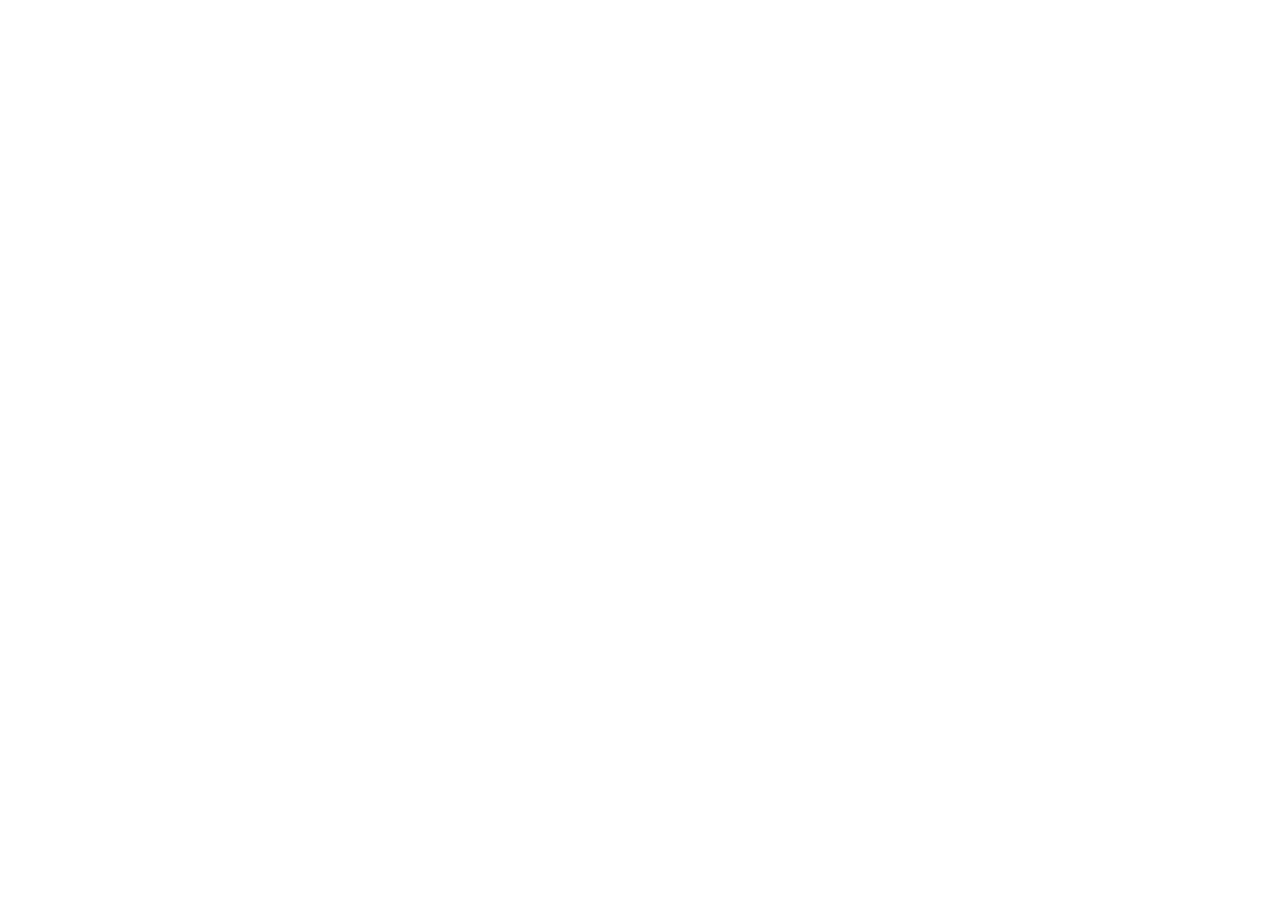
==== index.html @ f27ff3e4 "first commit" ====
<!DOCTYPE html>
<html lang="en">
  <head>
    <meta charset="UTF-8" />
    <meta name="viewport" content="width=device-width, initial-scale=1.0" />
    <title>Document</title>
    <link type="stylesheet" href="./styles.css" />
  </head>
  <body></body>
</html>
---- styles.css ----
/* Estilos para la app */
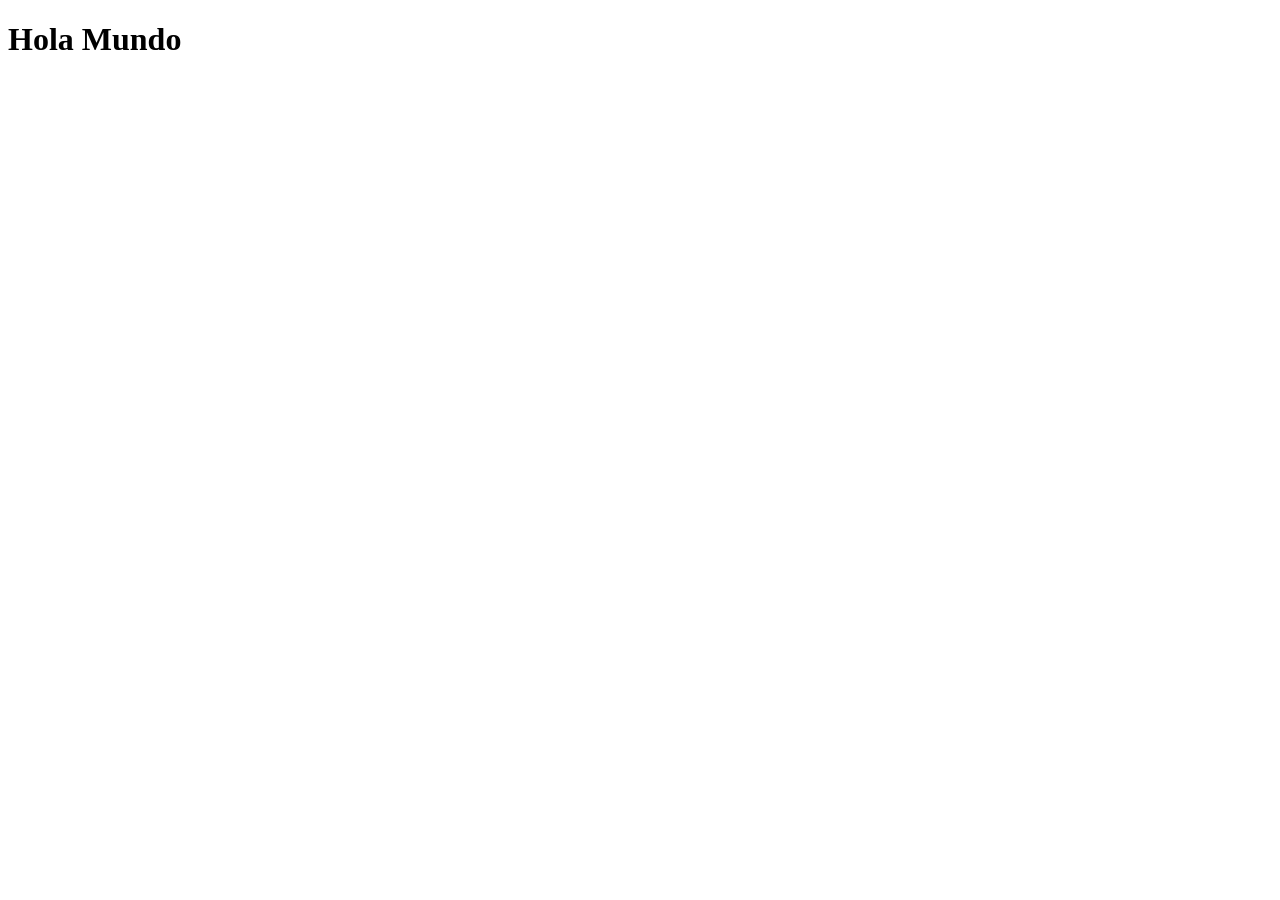
==== commit 0a6e49b5: "first commit" ====
--- a/index.html
+++ b/index.html
@@ -6,5 +6,7 @@
     <title>Document</title>
     <link type="stylesheet" href="./styles.css" />
   </head>
-  <body></body>
+  <body>
+    <h1>Hola Mundo</h1>
+  </body>
 </html>
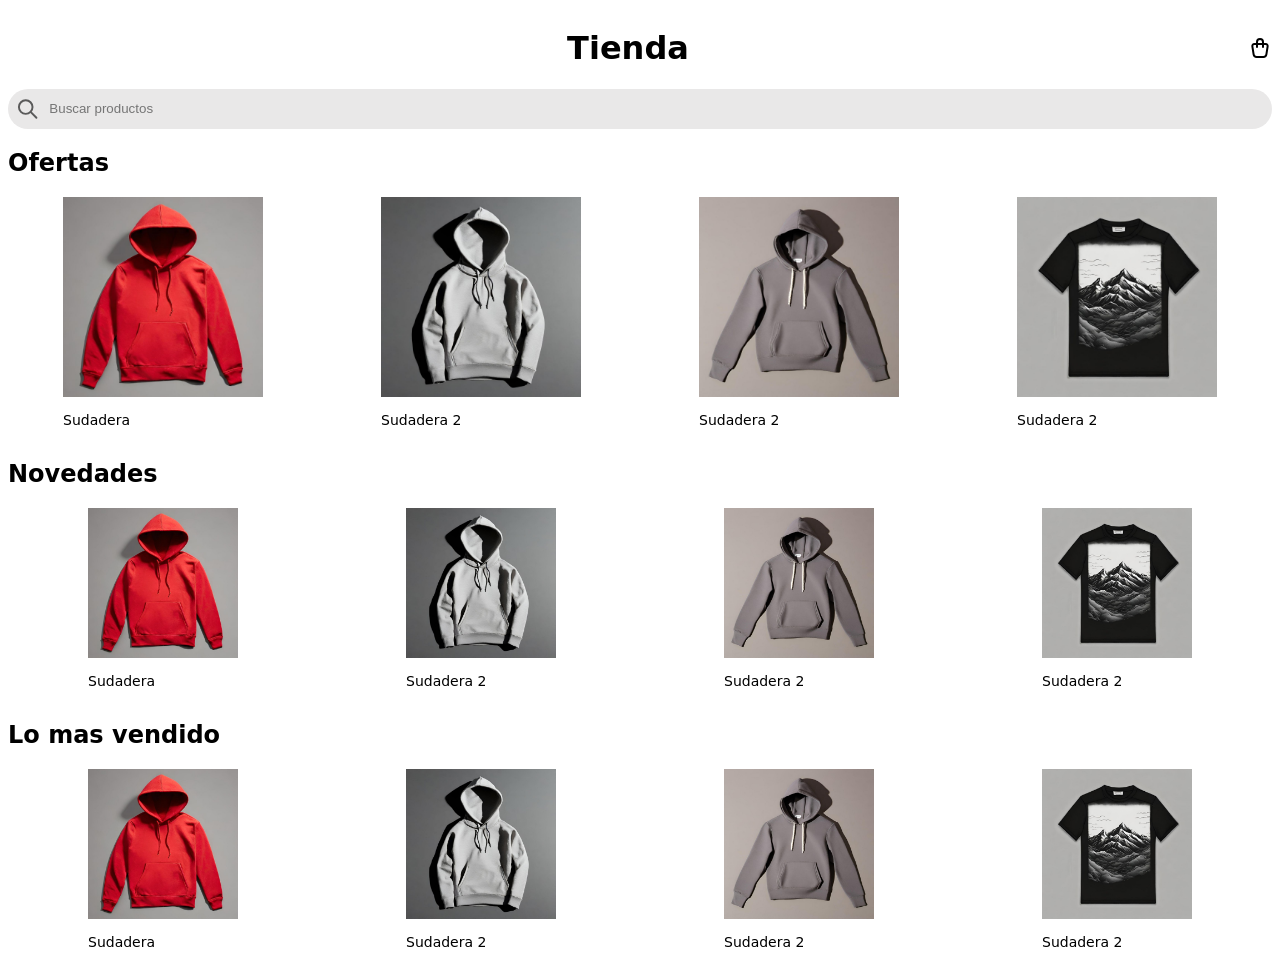
==== commit bb27dc7d: "clase-2" ====
--- a/index.html
+++ b/index.html
@@ -1,12 +1,129 @@
 <!DOCTYPE html>
+
 <html lang="en">
   <head>
     <meta charset="UTF-8" />
     <meta name="viewport" content="width=device-width, initial-scale=1.0" />
-    <title>Document</title>
-    <link type="stylesheet" href="./styles.css" />
+    <title>Ecommerce</title>
+    <link rel="stylesheet" href="./styles.css" />
   </head>
   <body>
-    <h1>Hola Mundo</h1>
+    <header>
+      <h1>Tienda</h1>
+      <svg
+        xmlns="http://www.w3.org/2000/svg"
+        width="24"
+        height="24"
+        viewBox="0 0 24 24"
+        fill="none"
+        stroke="currentColor"
+        stroke-width="2"
+        stroke-linecap="round"
+        stroke-linejoin="round"
+        class="icon icon-tabler icons-tabler-outline icon-tabler-shopping-bag"
+      >
+        <path stroke="none" d="M0 0h24v24H0z" fill="none" />
+        <path
+          d="M6.331 8h11.339a2 2 0 0 1 1.977 2.304l-1.255 8.152a3 3 0 0 1 -2.966 2.544h-6.852a3 3 0 0 1 -2.965 -2.544l-1.255 -8.152a2 2 0 0 1 1.977 -2.304z"
+        />
+        <path d="M9 11v-5a3 3 0 0 1 6 0v5" />
+      </svg>
+    </header>
+    <main>
+      <form>
+        <svg
+          xmlns="http://www.w3.org/2000/svg"
+          width="24"
+          height="24"
+          viewBox="0 0 24 24"
+          fill="none"
+          stroke="currentColor"
+          stroke-width="2"
+          stroke-linecap="round"
+          stroke-linejoin="round"
+          class="icon icon-tabler icons-tabler-outline icon-tabler-search"
+        >
+          <path stroke="none" d="M0 0h24v24H0z" fill="none" />
+          <path d="M10 10m-7 0a7 7 0 1 0 14 0a7 7 0 1 0 -14 0" />
+          <path d="M21 21l-6 -6" />
+        </svg>
+        <input placeholder="Buscar productos" type="text" />
+      </form>
+
+      <section id="ofertas">
+        <h2>Ofertas</h2>
+        <div class="productos">
+          <div>
+            <img src="./images/1twoaDy.jpeg" />
+            <h1>Sudadera</h1>
+          </div>
+
+          <div>
+            <img src="./images/cHddUCu.jpeg" />
+            <h1>Sudadera 2</h1>
+          </div>
+
+          <div>
+            <img src="./images/R2PN9Wq (1).jpeg" />
+            <h1>Sudadera 2</h1>
+          </div>
+
+          <div>
+            <img src="./images/QkIa5tT.jpeg" />
+            <h1>Sudadera 2</h1>
+          </div>
+        </div>
+      </section>
+
+      <section id="novedades">
+        <h2>Novedades</h2>
+        <div class="productos">
+          <div>
+            <img src="./images/1twoaDy.jpeg" />
+            <h1>Sudadera</h1>
+          </div>
+
+          <div>
+            <img src="./images/cHddUCu.jpeg" />
+            <h1>Sudadera 2</h1>
+          </div>
+
+          <div>
+            <img src="./images/R2PN9Wq (1).jpeg" />
+            <h1>Sudadera 2</h1>
+          </div>
+
+          <div>
+            <img src="./images/QkIa5tT.jpeg" />
+            <h1>Sudadera 2</h1>
+          </div>
+        </div>
+      </section>
+
+      <section id="mas-vendidos">
+        <h2>Lo mas vendido</h2>
+        <div class="productos">
+          <div>
+            <img src="./images/1twoaDy.jpeg" />
+            <h1>Sudadera</h1>
+          </div>
+
+          <div>
+            <img src="./images/cHddUCu.jpeg" />
+            <h1>Sudadera 2</h1>
+          </div>
+
+          <div>
+            <img src="./images/R2PN9Wq (1).jpeg" />
+            <h1>Sudadera 2</h1>
+          </div>
+
+          <div>
+            <img src="./images/QkIa5tT.jpeg" />
+            <h1>Sudadera 2</h1>
+          </div>
+        </div>
+      </section>
+    </main>
   </body>
 </html>
--- a/styles.css
+++ b/styles.css
@@ -1 +1,75 @@
 /* Estilos para la app */
+body {
+  font-family: system-ui;
+}
+
+header {
+  display: flex;
+  justify-items: center;
+  align-items: center;
+  justify-content: space-around;
+}
+
+header h1 {
+  flex: 1;
+  text-align: center;
+}
+
+form {
+  background-color: #e9e8e8;
+  display: flex;
+  gap: 8px;
+  padding: 8px;
+  border-radius: 20px;
+}
+
+form svg {
+  color: rgb(90, 90, 90);
+}
+
+form input {
+  border: none;
+  background-color: transparent;
+  width: 100%;
+  outline: none;
+}
+
+section img {
+  width: 150px;
+}
+
+section div h1 {
+  font-size: 16px;
+}
+
+#ofertas,
+#mas-vendidos,
+#novedades {
+  display: block;
+}
+
+.productos {
+  overflow-x: auto;
+  scrollbar-width: 2px;
+  display: flex;
+  flex-direction: row;
+  justify-content: space-around;
+  gap: 8px;
+}
+
+.productos > div h1 {
+  font-size: 14px;
+  font-weight: normal;
+}
+.productos img {
+  width: 150px;
+}
+
+#ofertas .productos img {
+  width: 200px;
+}
+
+/* 
+. -> para las clases
+# para los id
+ */
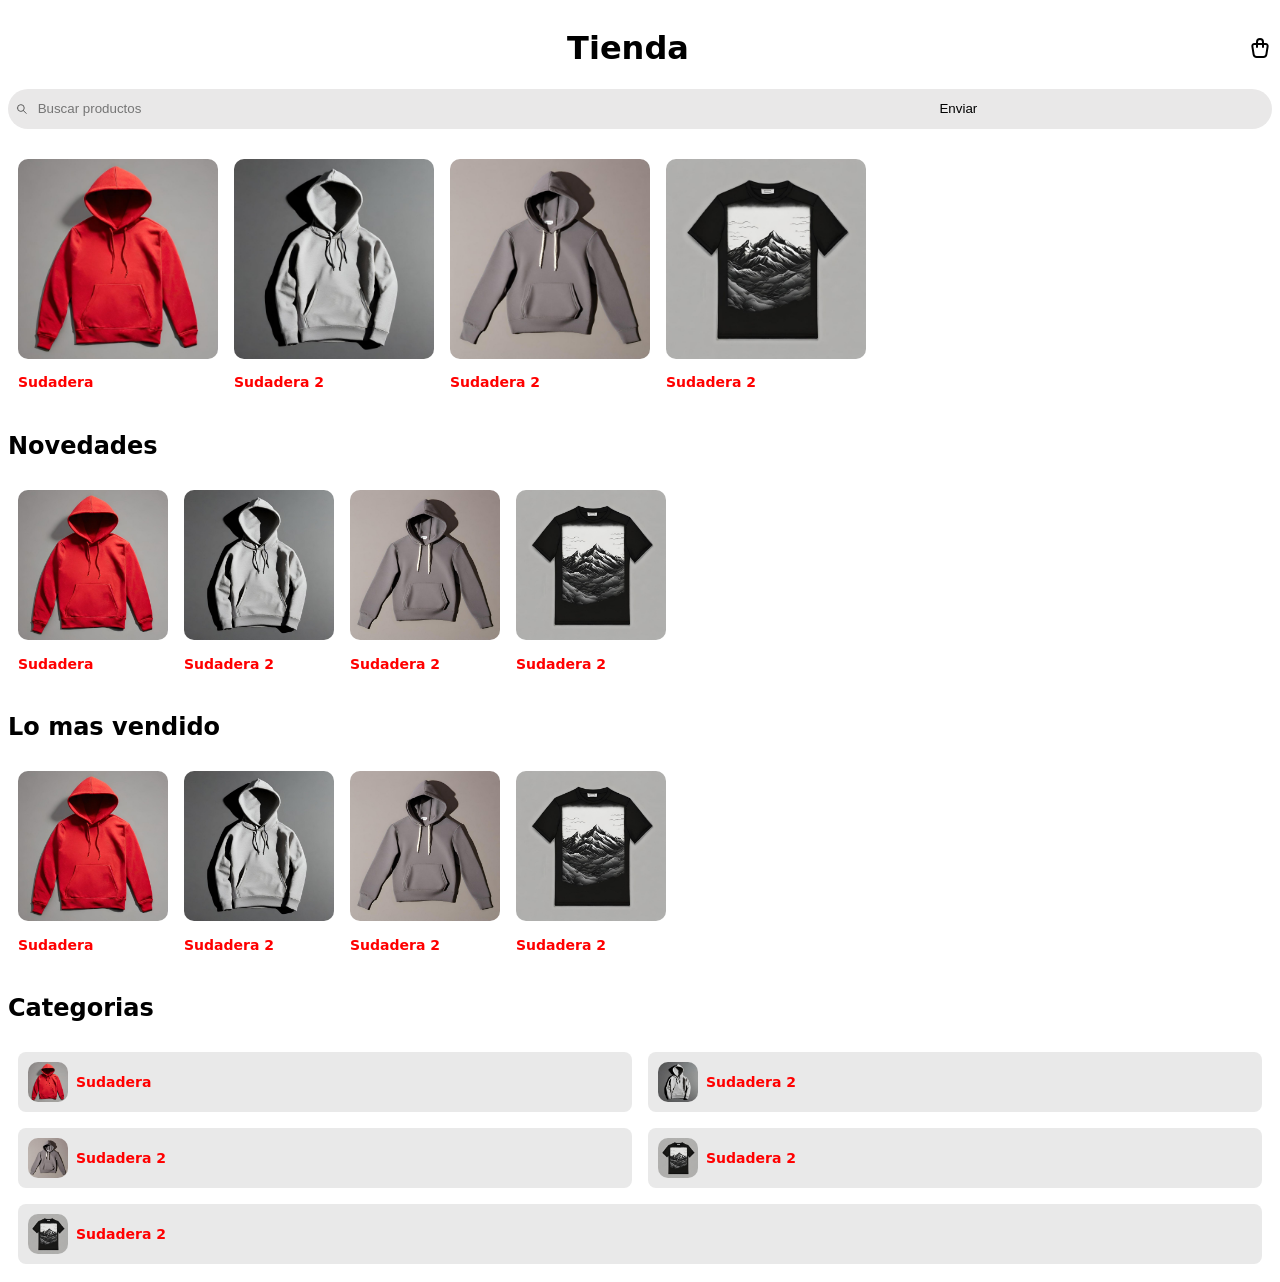
==== commit 7ec7cd49: "clase-3" ====
--- a/index.html
+++ b/index.html
@@ -48,10 +48,10 @@
           <path d="M21 21l-6 -6" />
         </svg>
         <input placeholder="Buscar productos" type="text" />
+        <input placeholder="Buscar productos" type="submit" value="Enviar" />
       </form>
-
+      <section id="comentarios"></section>
       <section id="ofertas">
-        <h2>Ofertas</h2>
         <div class="productos">
           <div>
             <img src="./images/1twoaDy.jpeg" />
@@ -124,6 +124,35 @@
           </div>
         </div>
       </section>
+
+      <section id="categorias">
+        <h2>Categorias</h2>
+        <div class="productos">
+          <div>
+            <img src="./images/1twoaDy.jpeg" />
+            <h1>Sudadera</h1>
+          </div>
+
+          <div>
+            <img src="./images/cHddUCu.jpeg" />
+            <h1>Sudadera 2</h1>
+          </div>
+
+          <div>
+            <img src="./images/R2PN9Wq (1).jpeg" />
+            <h1>Sudadera 2</h1>
+          </div>
+
+          <div>
+            <img src="./images/QkIa5tT.jpeg" />
+            <h1>Sudadera 2</h1>
+          </div>
+          <div class="div3">
+            <img src="./images/QkIa5tT.jpeg" />
+            <h1>Sudadera 2</h1>
+          </div>
+        </div>
+      </section>
     </main>
   </body>
 </html>
--- a/styles.css
+++ b/styles.css
@@ -36,6 +36,8 @@
 
 section img {
   width: 150px;
+
+  border-radius: 10px;
 }
 
 section div h1 {
@@ -53,20 +55,60 @@
   scrollbar-width: 2px;
   display: flex;
   flex-direction: row;
-  justify-content: space-around;
-  gap: 8px;
+  padding: 10px;
+  /* justify-content: space-around; */
+  gap: 16px;
+  color: green;
 }
 
 .productos > div h1 {
   font-size: 14px;
-  font-weight: normal;
+  font-weight: bold;
+  color: red;
 }
+
+.productos > div:hover {
+  transform: scale(1.1);
+}
+
 .productos img {
   width: 150px;
 }
 
-#ofertas .productos img {
+#ofertas img {
   width: 200px;
+}
+
+#ofertas {
+  margin-top: 20px;
+}
+
+#categorias .productos {
+  display: grid;
+  grid-template-columns: repeat(2, 1fr);
+  grid-template-rows: repeat(3, 1fr);
+}
+
+.div3 {
+  grid-column: span 2 / span 2;
+  grid-row-start: 3;
+  background-color: yellow;
+}
+
+#categorias .productos > div {
+  background-color: rgb(233, 233, 233);
+  border-radius: 8px;
+  padding: 10px;
+  display: flex;
+  gap: 8px;
+  align-items: center;
+  font-size: 14px;
+  font-weight: bold;
+  color: red;
+}
+
+#categorias img {
+  width: 40px;
 }
 
 /* 
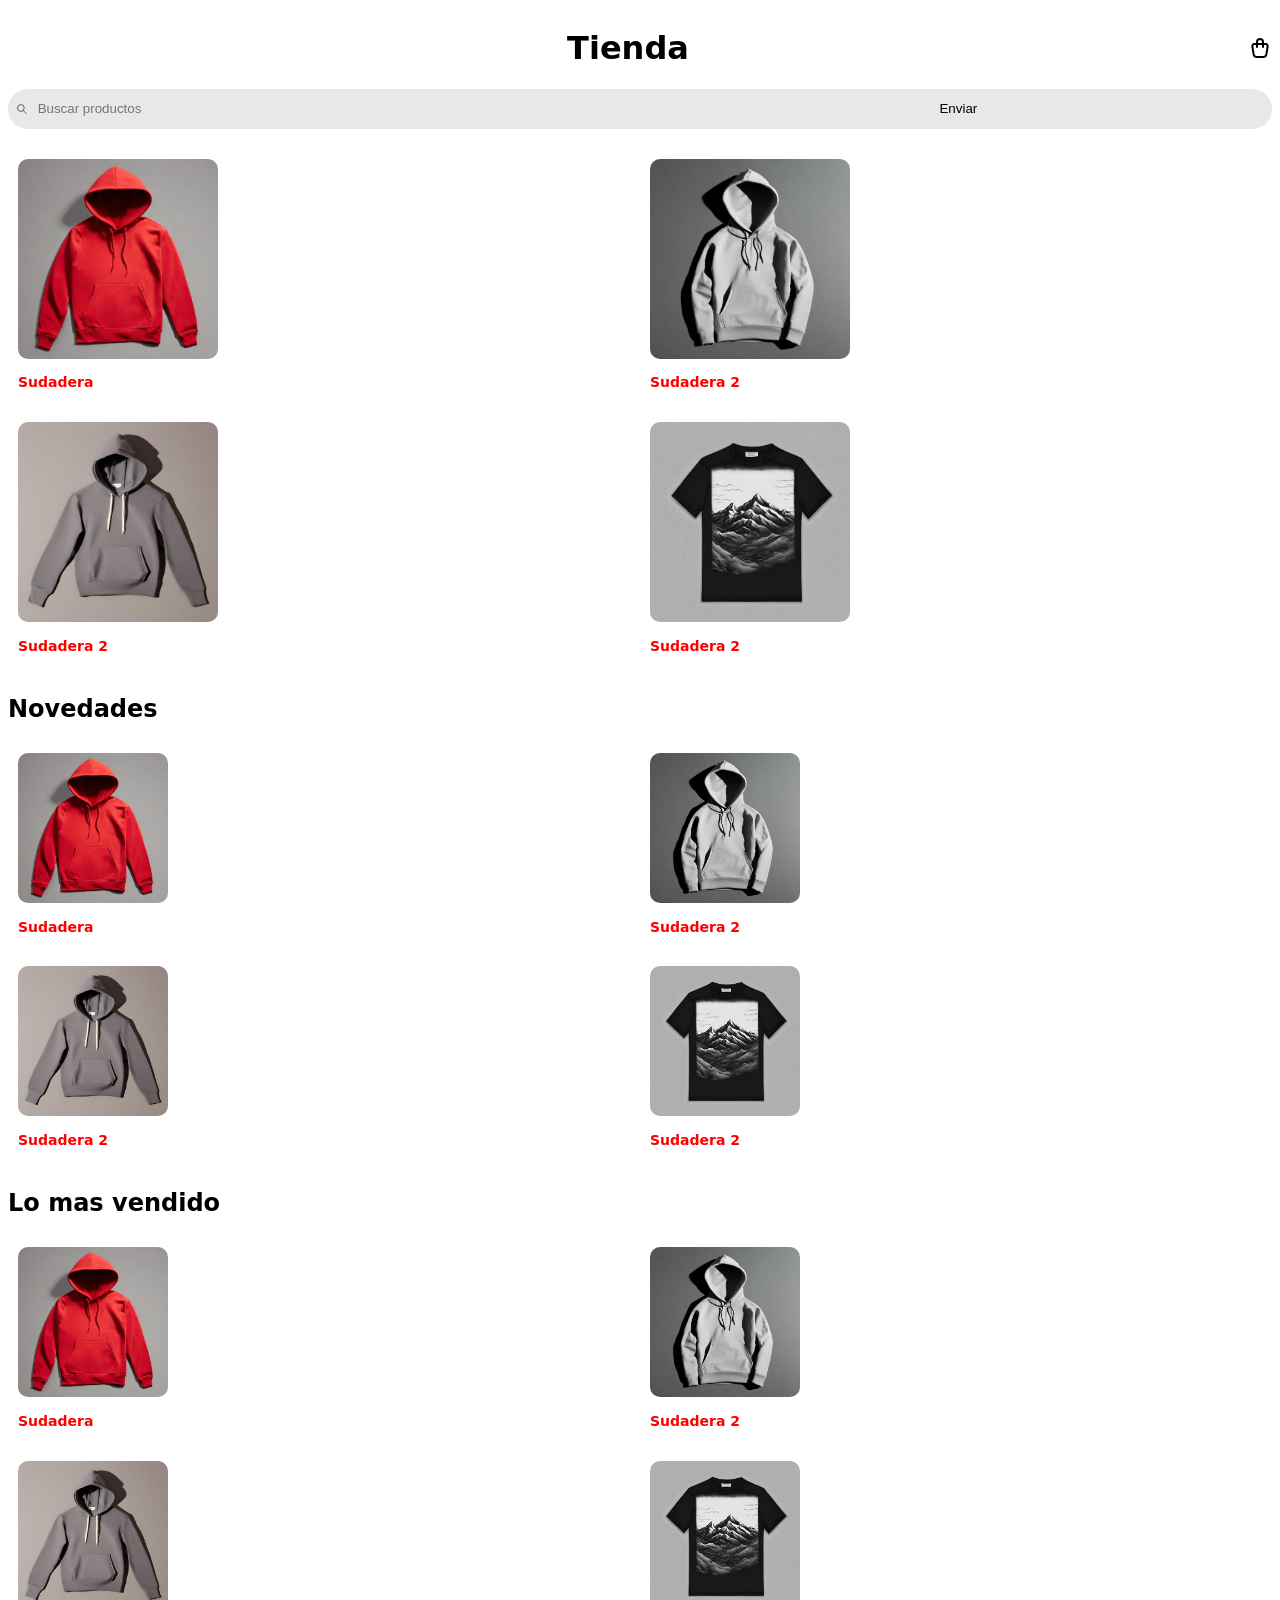
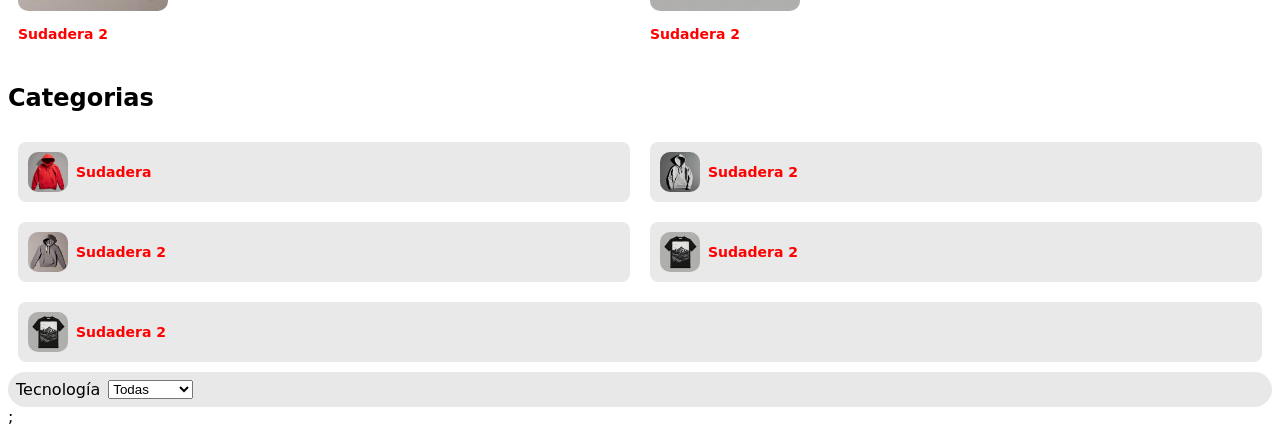
==== commit 3cba9d6e: "feat: clase 5 js y eventos" ====
--- a/index.html
+++ b/index.html
@@ -128,31 +128,66 @@
       <section id="categorias">
         <h2>Categorias</h2>
         <div class="productos">
-          <div>
+          <div class="card">
             <img src="./images/1twoaDy.jpeg" />
             <h1>Sudadera</h1>
           </div>
 
-          <div>
+          <div class="card">
             <img src="./images/cHddUCu.jpeg" />
             <h1>Sudadera 2</h1>
           </div>
 
-          <div>
+          <div class="card">
             <img src="./images/R2PN9Wq (1).jpeg" />
             <h1>Sudadera 2</h1>
           </div>
 
-          <div>
+          <div class="card">
             <img src="./images/QkIa5tT.jpeg" />
             <h1>Sudadera 2</h1>
           </div>
-          <div class="div3">
+          <div class="card" data-tag="javascript">
             <img src="./images/QkIa5tT.jpeg" />
             <h1>Sudadera 2</h1>
           </div>
         </div>
+        <form class="search-filters">
+          <label for="filter-technology">Tecnología</label>
+          <select id="filter-technology">
+            <option value="">Todas</option>
+            <option value="javascript">JavaScript</option>
+            <option value="python">Python</option>
+            <option value="react">React</option>
+          </select>
+        </form>
+        ;
       </section>
     </main>
+    <script type="module">
+      const filterTechnology = document.getElementById("filter-technology");
+      const productos = document.querySelector(".productos");
+
+      filterTechnology.addEventListener("change", function () {
+        const value = filterTechnology.value;
+        console.log("Tecnología seleccionada:", value);
+
+        const cards = document.querySelectorAll(".card");
+
+        cards.forEach((card) => {
+          if (value === "") {
+            card.style.display = "";
+            return;
+          }
+
+          // mostramos solo las que coinciden con el filtro
+          if (card.dataset.tag === value) {
+            card.style.display = "";
+          } else {
+            card.style.display = "none";
+          }
+        });
+      });
+    </script>
   </body>
 </html>
--- a/styles.css
+++ b/styles.css
@@ -51,14 +51,15 @@
 }
 
 .productos {
-  overflow-x: auto;
-  scrollbar-width: 2px;
-  display: flex;
-  flex-direction: row;
+  display: grid;
+  grid-template-columns: repeat(2, 1fr); /* 2 columnas */
   padding: 10px;
-  /* justify-content: space-around; */
-  gap: 16px;
-  color: green;
+  gap: 20px;
+}
+
+/* Si el número de ítems es impar → el último ocupa las 2 columnas */
+.productos > :last-child:nth-child(odd) {
+  grid-column: span 2;
 }
 
 .productos > div h1 {
@@ -68,7 +69,17 @@
 }
 
 .productos > div:hover {
-  transform: scale(1.1);
+  animation: scale 0.3s ease-in-out forwards;
+}
+
+@keyframes scale {
+  from {
+    transform: scale(1);
+  }
+
+  to {
+    transform: scale(1.03);
+  }
 }
 
 .productos img {
@@ -87,12 +98,6 @@
   display: grid;
   grid-template-columns: repeat(2, 1fr);
   grid-template-rows: repeat(3, 1fr);
-}
-
-.div3 {
-  grid-column: span 2 / span 2;
-  grid-row-start: 3;
-  background-color: yellow;
 }
 
 #categorias .productos > div {
